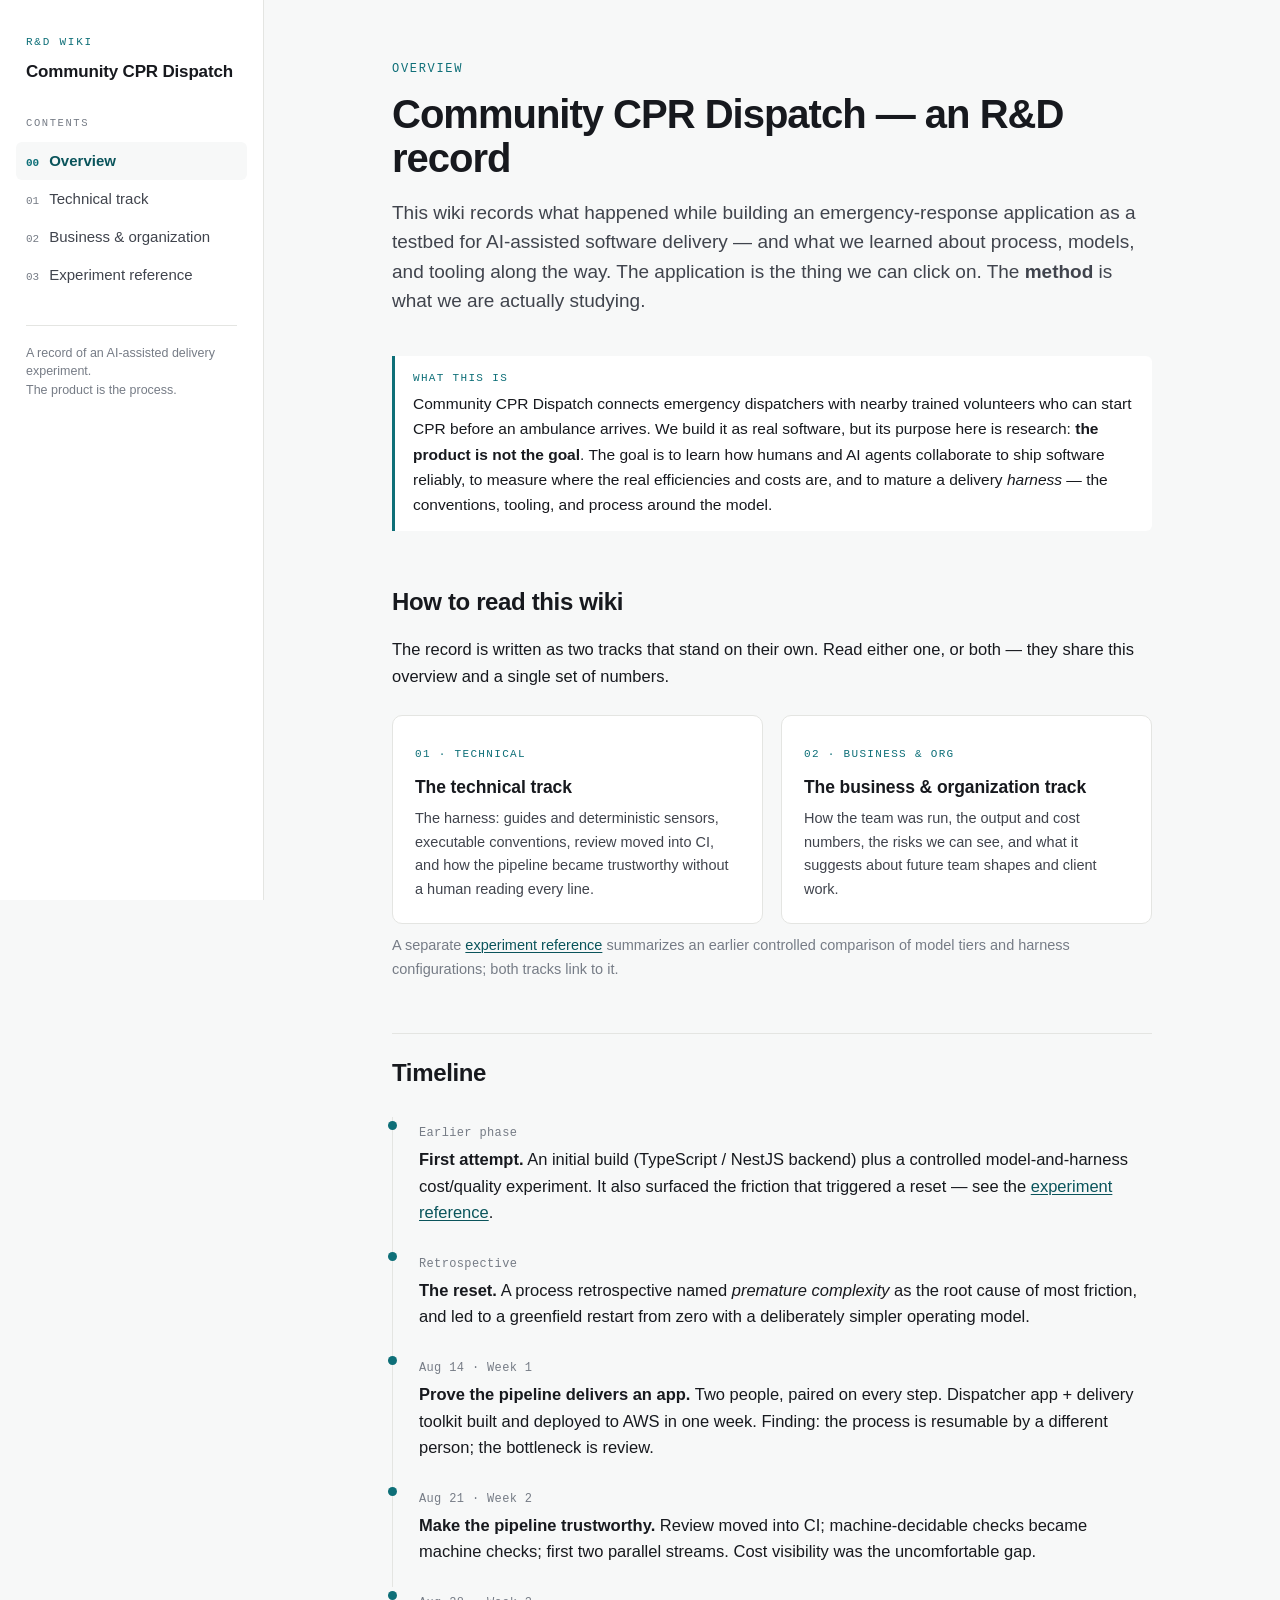
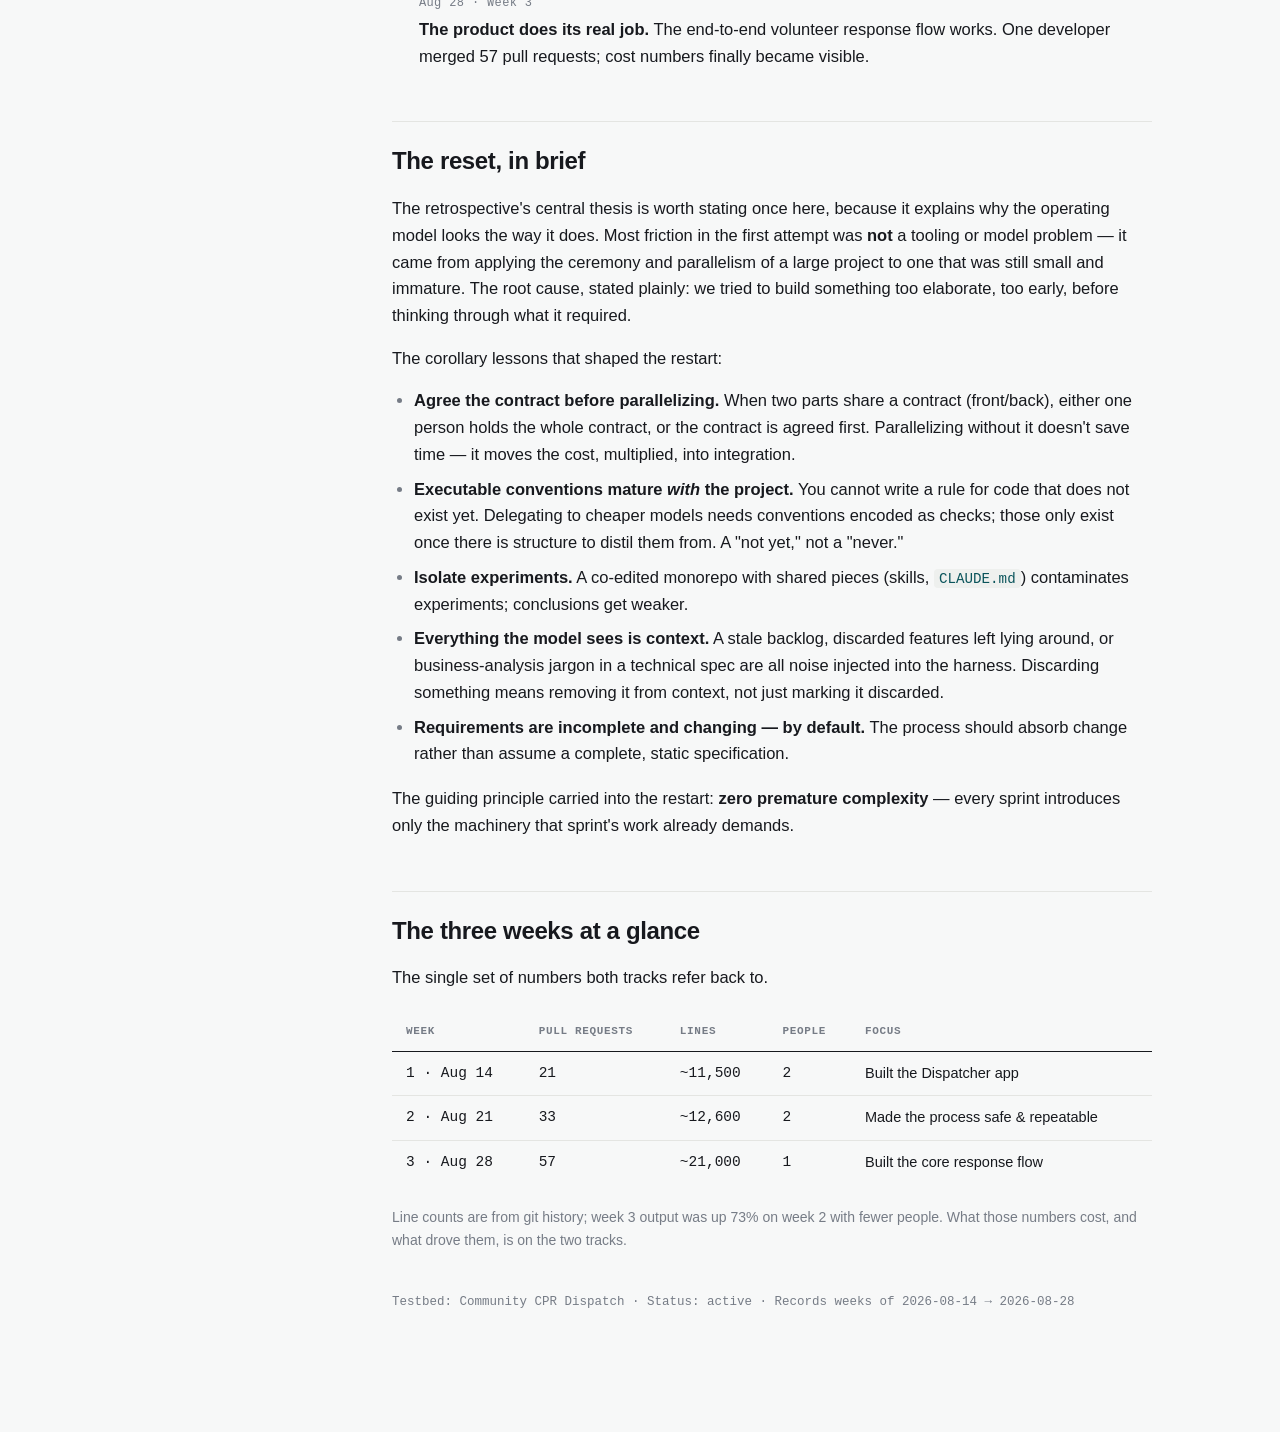
==== index.html @ be6d30e2 "Community CPR Dispatch R&D wiki: overview + technical, business, and experiment pages" ====
<!DOCTYPE html>
<html lang="en">
<head>
<meta charset="utf-8">
<meta name="viewport" content="width=device-width, initial-scale=1">
<title>Overview · CPR Dispatch R&amp;D Wiki</title>
<link rel="stylesheet" href="assets/style.css">
</head>
<body>
<div class="shell">
  <aside class="sidebar" id="sidebar">
    <a class="brand" href="index.html">
      <span class="kicker">R&amp;D Wiki</span>
      <span class="name">Community CPR Dispatch</span>
    </a>
    <button class="menu-btn" id="menuBtn" aria-label="Toggle navigation">Menu</button>
    <div class="nav-label">Contents</div>
    <nav class="nav">
      <a class="active" href="index.html"><span class="idx">00</span><span>Overview</span></a>
      <a class="" href="technical.html"><span class="idx">01</span><span>Technical track</span></a>
      <a class="" href="business.html"><span class="idx">02</span><span>Business & organization</span></a>
      <a class="" href="experiment.html"><span class="idx">03</span><span>Experiment reference</span></a>
    </nav>
    <div class="sidebar-foot">
      A record of an AI-assisted delivery experiment.<br>
      The product is the process.
    </div>
  </aside>
  <main class="content">
    <div class="content-inner">

<p class="eyebrow">Overview</p>
<h1>Community CPR Dispatch — an R&amp;D record</h1>
<p class="lede">This wiki records what happened while building an emergency-response
application as a testbed for AI-assisted software delivery — and what we learned
about process, models, and tooling along the way. The application is the thing we
can click on. The <strong>method</strong> is what we are actually studying.</p>

<div class="note">
  <span class="note-label">What this is</span>
  <p>Community CPR Dispatch connects emergency dispatchers with nearby trained
  volunteers who can start CPR before an ambulance arrives. We build it as real
  software, but its purpose here is research: <strong>the product is not the
  goal</strong>. The goal is to learn how humans and AI agents collaborate to ship
  software reliably, to measure where the real efficiencies and costs are, and to
  mature a delivery <em>harness</em> — the conventions, tooling, and process around
  the model.</p>
</div>

<h2>How to read this wiki</h2>
<p>The record is written as two tracks that stand on their own. Read either one, or
both — they share this overview and a single set of numbers.</p>

<div class="tracks">
  <a class="track-card" href="technical.html">
    <span class="tc-idx">01 · Technical</span>
    <h3>The technical track</h3>
    <p>The harness: guides and deterministic sensors, executable conventions,
    review moved into CI, and how the pipeline became trustworthy without a human
    reading every line.</p>
  </a>
  <a class="track-card" href="business.html">
    <span class="tc-idx">02 · Business &amp; org</span>
    <h3>The business &amp; organization track</h3>
    <p>How the team was run, the output and cost numbers, the risks we can see, and
    what it suggests about future team shapes and client work.</p>
  </a>
</div>
<p style="font-size:14.5px;color:var(--muted)">A separate
<a href="experiment.html">experiment reference</a> summarizes an earlier controlled
comparison of model tiers and harness configurations; both tracks link to it.</p>

<h2>Timeline</h2>
<ul class="timeline">
  <li>
    <span class="t-date">Earlier phase</span>
    <div class="t-body"><strong>First attempt.</strong> An initial build (TypeScript /
    NestJS backend) plus a controlled model-and-harness cost/quality experiment. It
    also surfaced the friction that triggered a reset — see the
    <a href="experiment.html">experiment reference</a>.</div>
  </li>
  <li>
    <span class="t-date">Retrospective</span>
    <div class="t-body"><strong>The reset.</strong> A process retrospective named
    <em>premature complexity</em> as the root cause of most friction, and led to a
    greenfield restart from zero with a deliberately simpler operating model.</div>
  </li>
  <li>
    <span class="t-date">Aug 14 · Week 1</span>
    <div class="t-body"><strong>Prove the pipeline delivers an app.</strong> Two people,
    paired on every step. Dispatcher app + delivery toolkit built and deployed to AWS
    in one week. Finding: the process is resumable by a different person; the
    bottleneck is review.</div>
  </li>
  <li>
    <span class="t-date">Aug 21 · Week 2</span>
    <div class="t-body"><strong>Make the pipeline trustworthy.</strong> Review moved
    into CI; machine-decidable checks became machine checks; first two parallel
    streams. Cost visibility was the uncomfortable gap.</div>
  </li>
  <li>
    <span class="t-date">Aug 28 · Week 3</span>
    <div class="t-body"><strong>The product does its real job.</strong> The end-to-end
    volunteer response flow works. One developer merged 57 pull requests; cost numbers
    finally became visible.</div>
  </li>
</ul>

<h2>The reset, in brief</h2>
<p>The retrospective's central thesis is worth stating once here, because it explains
why the operating model looks the way it does. Most friction in the first attempt was
<strong>not</strong> a tooling or model problem — it came from applying the ceremony
and parallelism of a large project to one that was still small and immature. The root
cause, stated plainly: we tried to build something too elaborate, too early, before
thinking through what it required.</p>
<p>The corollary lessons that shaped the restart:</p>
<ul>
  <li><strong>Agree the contract before parallelizing.</strong> When two parts share a
  contract (front/back), either one person holds the whole contract, or the contract is
  agreed first. Parallelizing without it doesn't save time — it moves the cost,
  multiplied, into integration.</li>
  <li><strong>Executable conventions mature <em>with</em> the project.</strong> You
  cannot write a rule for code that does not exist yet. Delegating to cheaper models
  needs conventions encoded as checks; those only exist once there is structure to
  distil them from. A "not yet," not a "never."</li>
  <li><strong>Isolate experiments.</strong> A co-edited monorepo with shared pieces
  (skills, <code>CLAUDE.md</code>) contaminates experiments; conclusions get weaker.</li>
  <li><strong>Everything the model sees is context.</strong> A stale backlog, discarded
  features left lying around, or business-analysis jargon in a technical spec are all
  noise injected into the harness. Discarding something means removing it from context,
  not just marking it discarded.</li>
  <li><strong>Requirements are incomplete and changing — by default.</strong> The
  process should absorb change rather than assume a complete, static specification.</li>
</ul>
<p>The guiding principle carried into the restart: <strong>zero premature
complexity</strong> — every sprint introduces only the machinery that sprint's work
already demands.</p>

<h2>The three weeks at a glance</h2>
<p>The single set of numbers both tracks refer back to.</p>
<div class="tbl-wrap">
<table>
  <thead><tr><th>Week</th><th>Pull requests</th><th>Lines</th><th>People</th><th>Focus</th></tr></thead>
  <tbody>
    <tr><td class="num">1 · Aug 14</td><td class="num">21</td><td class="num">~11,500</td><td class="num">2</td><td>Built the Dispatcher app</td></tr>
    <tr><td class="num">2 · Aug 21</td><td class="num">33</td><td class="num">~12,600</td><td class="num">2</td><td>Made the process safe &amp; repeatable</td></tr>
    <tr><td class="num">3 · Aug 28</td><td class="num">57</td><td class="num">~21,000</td><td class="num">1</td><td>Built the core response flow</td></tr>
  </tbody>
</table>
</div>
<p style="font-size:14px;color:var(--muted)">Line counts are from git history;
week&nbsp;3 output was up 73% on week&nbsp;2 with fewer people. What those numbers cost,
and what drove them, is on the two tracks.</p>

<div class="meta-foot">Testbed: Community CPR Dispatch · Status: active · Records weeks of 2026-08-14 → 2026-08-28</div>

    </div>
  </main>
</div>
<script>
  var b=document.getElementById('menuBtn'),s=document.getElementById('sidebar');
  if(b){b.addEventListener('click',function(){s.classList.toggle('open');});}
</script>
</body>
</html>
---- assets/style.css ----
/* ============================================================
   Community CPR Dispatch — R&D Wiki
   Aesthetic: engineering log / instrument panel.
   Cool neutrals, teal signal accent, PASS/FAIL data chips,
   mono labels drawn from the project's own verify readouts.
   ============================================================ */

:root {
  --ink:        #17191e;
  --ink-soft:   #40444d;
  --muted:      #767c86;
  --line:       #e4e5e2;
  --line-soft:  #eef0ee;
  --paper:      #f7f8f8;
  --card:       #ffffff;
  --accent:     #0e6f78;
  --accent-ink: #0a545b;
  --pass:       #1f8a4c;
  --pass-bg:    #eaf6ee;
  --fail:       #c0362c;
  --fail-bg:    #fbecea;
  --warn:       #9a6b00;
  --warn-bg:    #fbf1d9;

  --sans: -apple-system, BlinkMacSystemFont, "Segoe UI", Roboto, Helvetica, Arial, sans-serif;
  --mono: ui-monospace, "SF Mono", "JetBrains Mono", "Roboto Mono", Menlo, Consolas, monospace;

  --sidebar-w: 264px;
  --measure: 760px;
}

* { box-sizing: border-box; }

html { -webkit-text-size-adjust: 100%; scroll-behavior: smooth; }

body {
  margin: 0;
  background: var(--paper);
  color: var(--ink);
  font-family: var(--sans);
  font-size: 16.5px;
  line-height: 1.62;
  -webkit-font-smoothing: antialiased;
}

/* ---------- Layout shell ---------- */

.shell { display: flex; align-items: flex-start; }

.sidebar {
  width: var(--sidebar-w);
  flex: 0 0 var(--sidebar-w);
  position: sticky;
  top: 0;
  height: 100vh;
  padding: 34px 26px;
  border-right: 1px solid var(--line);
  background: var(--card);
  overflow-y: auto;
}

.content {
  flex: 1 1 auto;
  min-width: 0;
  padding: 60px 48px 120px;
}

.content-inner { max-width: var(--measure); margin: 0 auto; }

/* ---------- Sidebar ---------- */

.brand {
  display: block;
  text-decoration: none;
  color: var(--ink);
  margin-bottom: 30px;
}
.brand .kicker {
  font-family: var(--mono);
  font-size: 11px;
  letter-spacing: 0.16em;
  text-transform: uppercase;
  color: var(--accent);
  display: block;
  margin-bottom: 6px;
}
.brand .name {
  font-weight: 700;
  font-size: 17px;
  letter-spacing: -0.01em;
  line-height: 1.25;
}

.nav-label {
  font-family: var(--mono);
  font-size: 10.5px;
  letter-spacing: 0.15em;
  text-transform: uppercase;
  color: var(--muted);
  margin: 24px 0 10px;
}

.nav a {
  display: flex;
  align-items: baseline;
  gap: 10px;
  text-decoration: none;
  color: var(--ink-soft);
  padding: 7px 10px;
  margin: 0 -10px;
  border-radius: 6px;
  font-size: 15px;
  transition: background .12s ease, color .12s ease;
}
.nav a:hover { background: var(--line-soft); color: var(--ink); }
.nav a.active { background: var(--paper); color: var(--accent-ink); font-weight: 600; }
.nav a .idx {
  font-family: var(--mono);
  font-size: 11px;
  color: var(--muted);
  flex: 0 0 auto;
}
.nav a.active .idx { color: var(--accent); }

.sidebar-foot {
  margin-top: 30px;
  padding-top: 18px;
  border-top: 1px solid var(--line);
  font-size: 12.5px;
  color: var(--muted);
  line-height: 1.5;
}

/* ---------- Typography ---------- */

.eyebrow {
  font-family: var(--mono);
  font-size: 12px;
  letter-spacing: 0.14em;
  text-transform: uppercase;
  color: var(--accent);
  margin: 0 0 14px;
}

h1 {
  font-size: 40px;
  line-height: 1.08;
  letter-spacing: -0.025em;
  font-weight: 750;
  margin: 0 0 18px;
}

.lede {
  font-size: 19px;
  line-height: 1.55;
  color: var(--ink-soft);
  margin: 0 0 40px;
}

h2 {
  font-size: 24px;
  letter-spacing: -0.015em;
  font-weight: 700;
  margin: 52px 0 14px;
  padding-top: 20px;
  border-top: 1px solid var(--line);
}
h2:first-of-type { border-top: none; padding-top: 0; }

h3 {
  font-size: 17.5px;
  font-weight: 680;
  letter-spacing: -0.005em;
  margin: 30px 0 8px;
}

p { margin: 0 0 16px; }

a { color: var(--accent-ink); text-decoration: underline; text-underline-offset: 2px; text-decoration-thickness: 1px; }
a:hover { color: var(--accent); }

strong { font-weight: 660; }

ul, ol { margin: 0 0 18px; padding-left: 22px; }
li { margin: 0 0 8px; }
li::marker { color: var(--muted); }

code {
  font-family: var(--mono);
  font-size: 0.86em;
  background: var(--line-soft);
  padding: 1.5px 5px;
  border-radius: 4px;
  color: var(--accent-ink);
}

hr { border: none; border-top: 1px solid var(--line); margin: 40px 0; }

/* ---------- Signature: readout panels ---------- */

.readout {
  background: #14161b;
  color: #d7dae0;
  border-radius: 8px;
  padding: 18px 20px;
  font-family: var(--mono);
  font-size: 13px;
  line-height: 1.7;
  margin: 22px 0;
  overflow-x: auto;
}
.readout .r-head { color: #8a919c; margin-bottom: 6px; }
.readout .pass { color: #62d08a; }
.readout .fail { color: #ff8a7a; }
.readout .dim  { color: #8a919c; }

/* PASS / FAIL inline chips */
.chip {
  display: inline-block;
  font-family: var(--mono);
  font-size: 11px;
  letter-spacing: 0.06em;
  text-transform: uppercase;
  padding: 2px 8px;
  border-radius: 100px;
  vertical-align: middle;
}
.chip.pass { background: var(--pass-bg); color: var(--pass); }
.chip.fail { background: var(--fail-bg); color: var(--fail); }
.chip.warn { background: var(--warn-bg); color: var(--warn); }

/* ---------- Callout ---------- */

.note {
  border-left: 3px solid var(--accent);
  background: var(--card);
  padding: 14px 18px;
  border-radius: 0 6px 6px 0;
  margin: 22px 0;
  font-size: 15.5px;
}
.note .note-label {
  font-family: var(--mono);
  font-size: 11px;
  letter-spacing: 0.12em;
  text-transform: uppercase;
  color: var(--accent);
  display: block;
  margin-bottom: 4px;
}
.note p:last-child { margin-bottom: 0; }

.finding {
  border-left: 3px solid var(--pass);
}
.finding .note-label { color: var(--pass); }

/* ---------- Tables ---------- */

.tbl-wrap { overflow-x: auto; margin: 22px 0; }
table {
  width: 100%;
  border-collapse: collapse;
  font-size: 14.5px;
}
th, td {
  text-align: left;
  padding: 10px 14px;
  border-bottom: 1px solid var(--line);
  vertical-align: top;
}
thead th {
  font-family: var(--mono);
  font-size: 11px;
  letter-spacing: 0.06em;
  text-transform: uppercase;
  color: var(--muted);
  border-bottom: 1.5px solid var(--ink);
  font-weight: 600;
}
tbody tr:last-child td { border-bottom: none; }
td.num { font-family: var(--mono); white-space: nowrap; }

/* ---------- Stat strip ---------- */

.stats {
  display: grid;
  grid-template-columns: repeat(3, 1fr);
  gap: 1px;
  background: var(--line);
  border: 1px solid var(--line);
  border-radius: 8px;
  overflow: hidden;
  margin: 26px 0;
}
.stat { background: var(--card); padding: 18px 20px; }
.stat .v {
  font-size: 26px;
  font-weight: 720;
  letter-spacing: -0.02em;
  font-family: var(--mono);
}
.stat .l {
  font-size: 12.5px;
  color: var(--muted);
  margin-top: 3px;
}

/* ---------- Track cards (overview) ---------- */

.tracks { display: grid; grid-template-columns: 1fr 1fr; gap: 18px; margin: 26px 0 10px; }
.track-card {
  display: block;
  text-decoration: none;
  color: var(--ink);
  border: 1px solid var(--line);
  border-radius: 10px;
  padding: 22px;
  background: var(--card);
  transition: border-color .14s ease, transform .14s ease;
}
.track-card:hover { border-color: var(--accent); transform: translateY(-2px); }
.track-card .tc-idx {
  font-family: var(--mono);
  font-size: 11px;
  letter-spacing: 0.12em;
  text-transform: uppercase;
  color: var(--accent);
}
.track-card h3 { margin: 8px 0 6px; }
.track-card p { color: var(--ink-soft); font-size: 14.5px; margin: 0; }

/* ---------- Timeline ---------- */

.timeline { margin: 24px 0; padding: 0; list-style: none; }
.timeline li {
  position: relative;
  padding: 0 0 22px 26px;
  border-left: 1.5px solid var(--line);
  margin: 0;
}
.timeline li:last-child { border-left-color: transparent; padding-bottom: 0; }
.timeline li::before {
  content: "";
  position: absolute;
  left: -5.5px; top: 4px;
  width: 9px; height: 9px;
  border-radius: 100px;
  background: var(--accent);
}
.timeline .t-date {
  font-family: var(--mono);
  font-size: 12px;
  color: var(--muted);
  letter-spacing: 0.03em;
}
.timeline .t-body { margin-top: 2px; }

/* ---------- Footer nav ---------- */

.pager {
  display: flex;
  justify-content: space-between;
  gap: 16px;
  margin-top: 64px;
  padding-top: 22px;
  border-top: 1px solid var(--line);
  font-size: 14.5px;
}
.pager a { text-decoration: none; }
.pager .p-dir {
  font-family: var(--mono);
  font-size: 11px;
  letter-spacing: 0.1em;
  text-transform: uppercase;
  color: var(--muted);
  display: block;
}

.meta-foot {
  margin-top: 40px;
  font-size: 12.5px;
  color: var(--muted);
  font-family: var(--mono);
}

/* ---------- Mobile ---------- */

.menu-btn { display: none; }

@media (max-width: 820px) {
  .shell { flex-direction: column; }
  .sidebar {
    position: static;
    width: 100%;
    flex-basis: auto;
    height: auto;
    border-right: none;
    border-bottom: 1px solid var(--line);
    padding: 20px 22px;
  }
  .sidebar .nav, .sidebar .nav-label, .sidebar .sidebar-foot { display: none; }
  .sidebar.open .nav, .sidebar.open .nav-label, .sidebar.open .sidebar-foot { display: block; }
  .brand { margin-bottom: 0; }
  .menu-btn {
    display: block;
    position: absolute;
    top: 20px; right: 22px;
    font-family: var(--mono);
    font-size: 12px;
    letter-spacing: 0.08em;
    text-transform: uppercase;
    background: none;
    border: 1px solid var(--line);
    border-radius: 6px;
    padding: 6px 12px;
    color: var(--ink-soft);
    cursor: pointer;
  }
  .sidebar { position: relative; }
  .content { padding: 36px 22px 90px; }
  h1 { font-size: 31px; }
  .tracks { grid-template-columns: 1fr; }
  .stats { grid-template-columns: 1fr; }
}

@media (prefers-reduced-motion: reduce) {
  * { scroll-behavior: auto; transition: none !important; }
}

/* Focus visibility */
a:focus-visible, button:focus-visible, .track-card:focus-visible {
  outline: 2px solid var(--accent);
  outline-offset: 2px;
  border-radius: 4px;
}
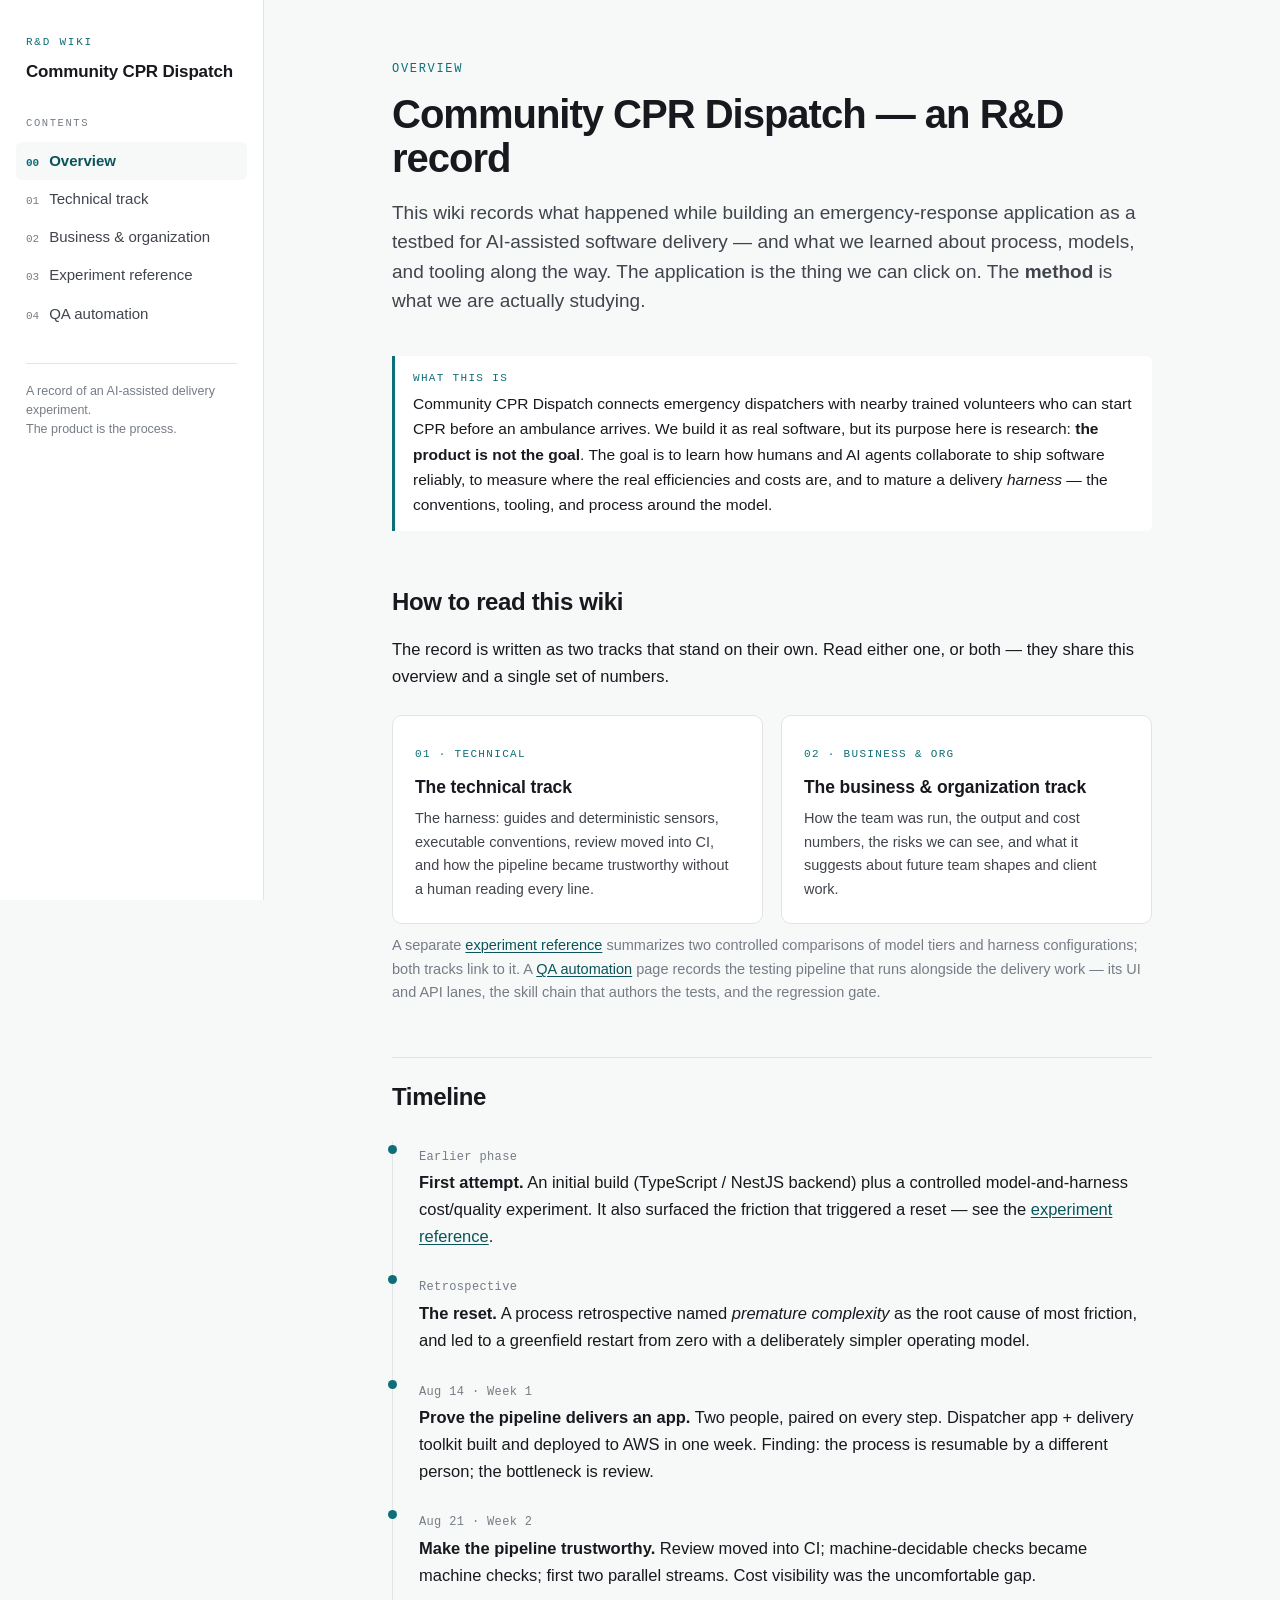
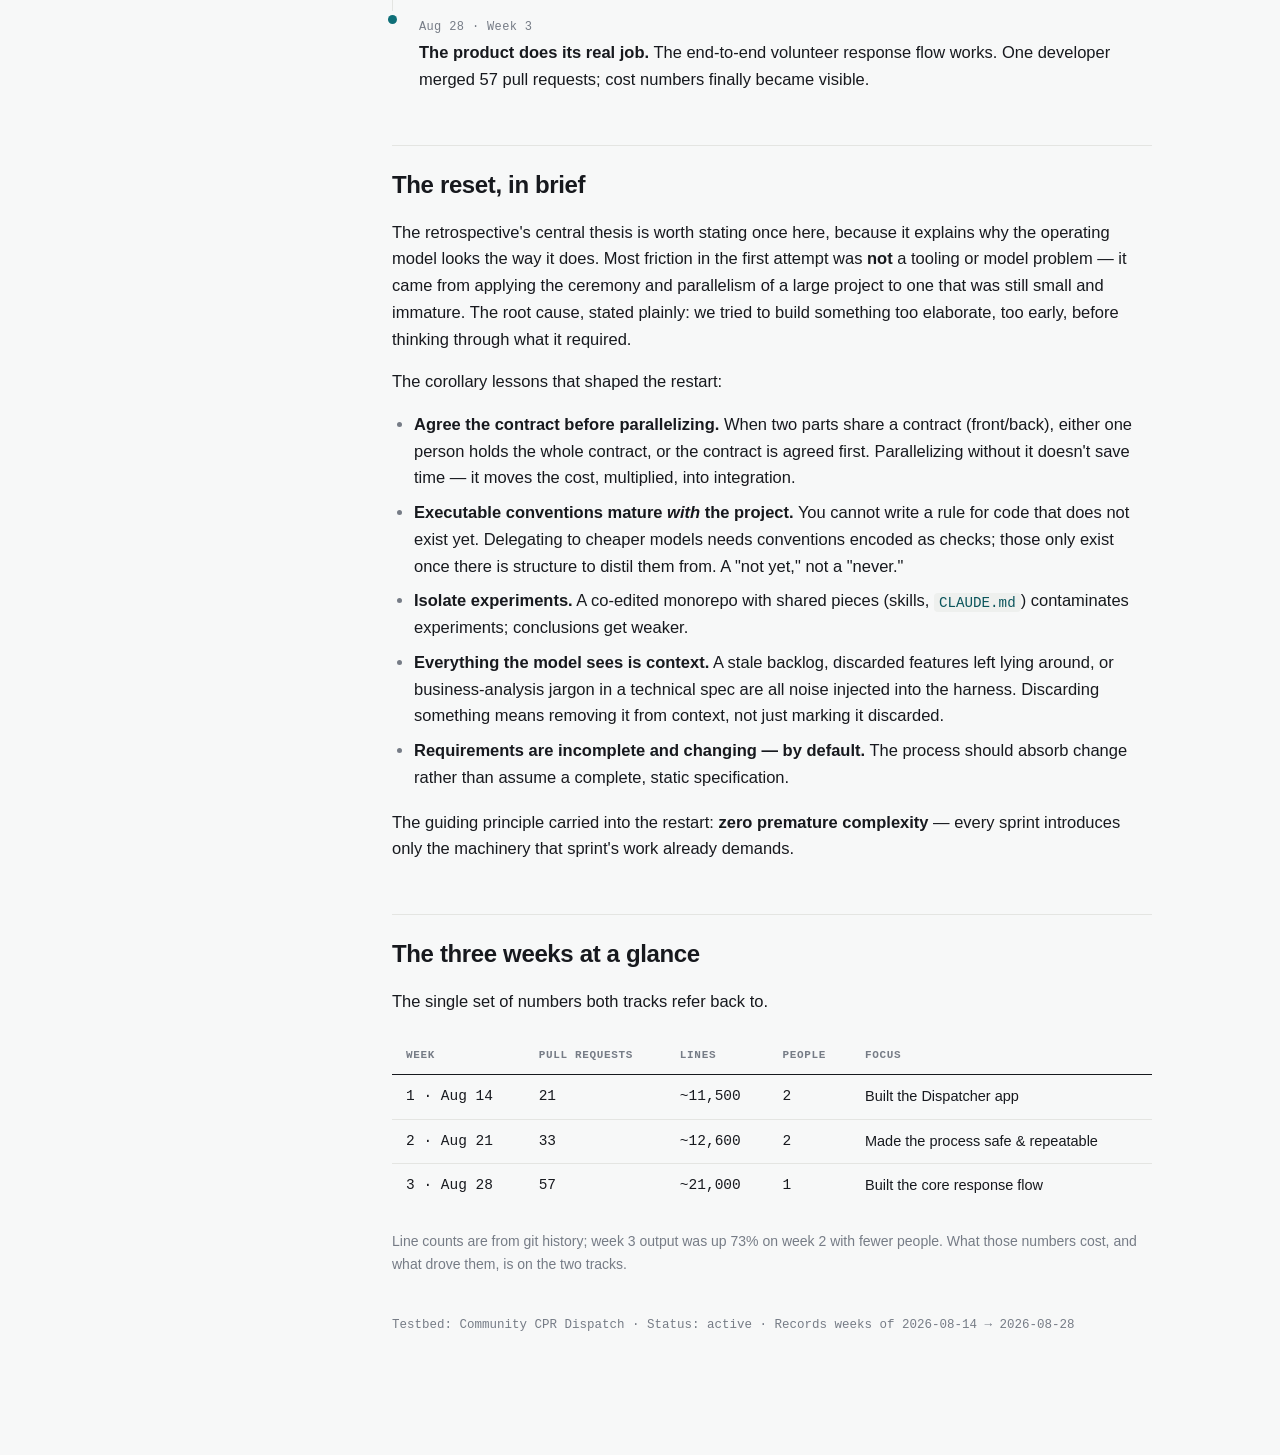
==== commit 8decea78: "Add QA automation track: lanes, skill chain, run-2 model experiment" ====
--- a/index.html
+++ b/index.html
@@ -20,6 +20,7 @@
       <a class="" href="technical.html"><span class="idx">01</span><span>Technical track</span></a>
       <a class="" href="business.html"><span class="idx">02</span><span>Business & organization</span></a>
       <a class="" href="experiment.html"><span class="idx">03</span><span>Experiment reference</span></a>
+      <a class="" href="qa.html"><span class="idx">04</span><span>QA automation</span></a>
     </nav>
     <div class="sidebar-foot">
       A record of an AI-assisted delivery experiment.<br>
@@ -67,8 +68,11 @@
   </a>
 </div>
 <p style="font-size:14.5px;color:var(--muted)">A separate
-<a href="experiment.html">experiment reference</a> summarizes an earlier controlled
-comparison of model tiers and harness configurations; both tracks link to it.</p>
+<a href="experiment.html">experiment reference</a> summarizes two controlled
+comparisons of model tiers and harness configurations; both tracks link to it. A
+<a href="qa.html">QA automation</a> page records the testing pipeline that runs alongside the
+delivery work — its UI and API lanes, the skill chain that authors the tests, and the
+regression gate.</p>
 
 <h2>Timeline</h2>
 <ul class="timeline">
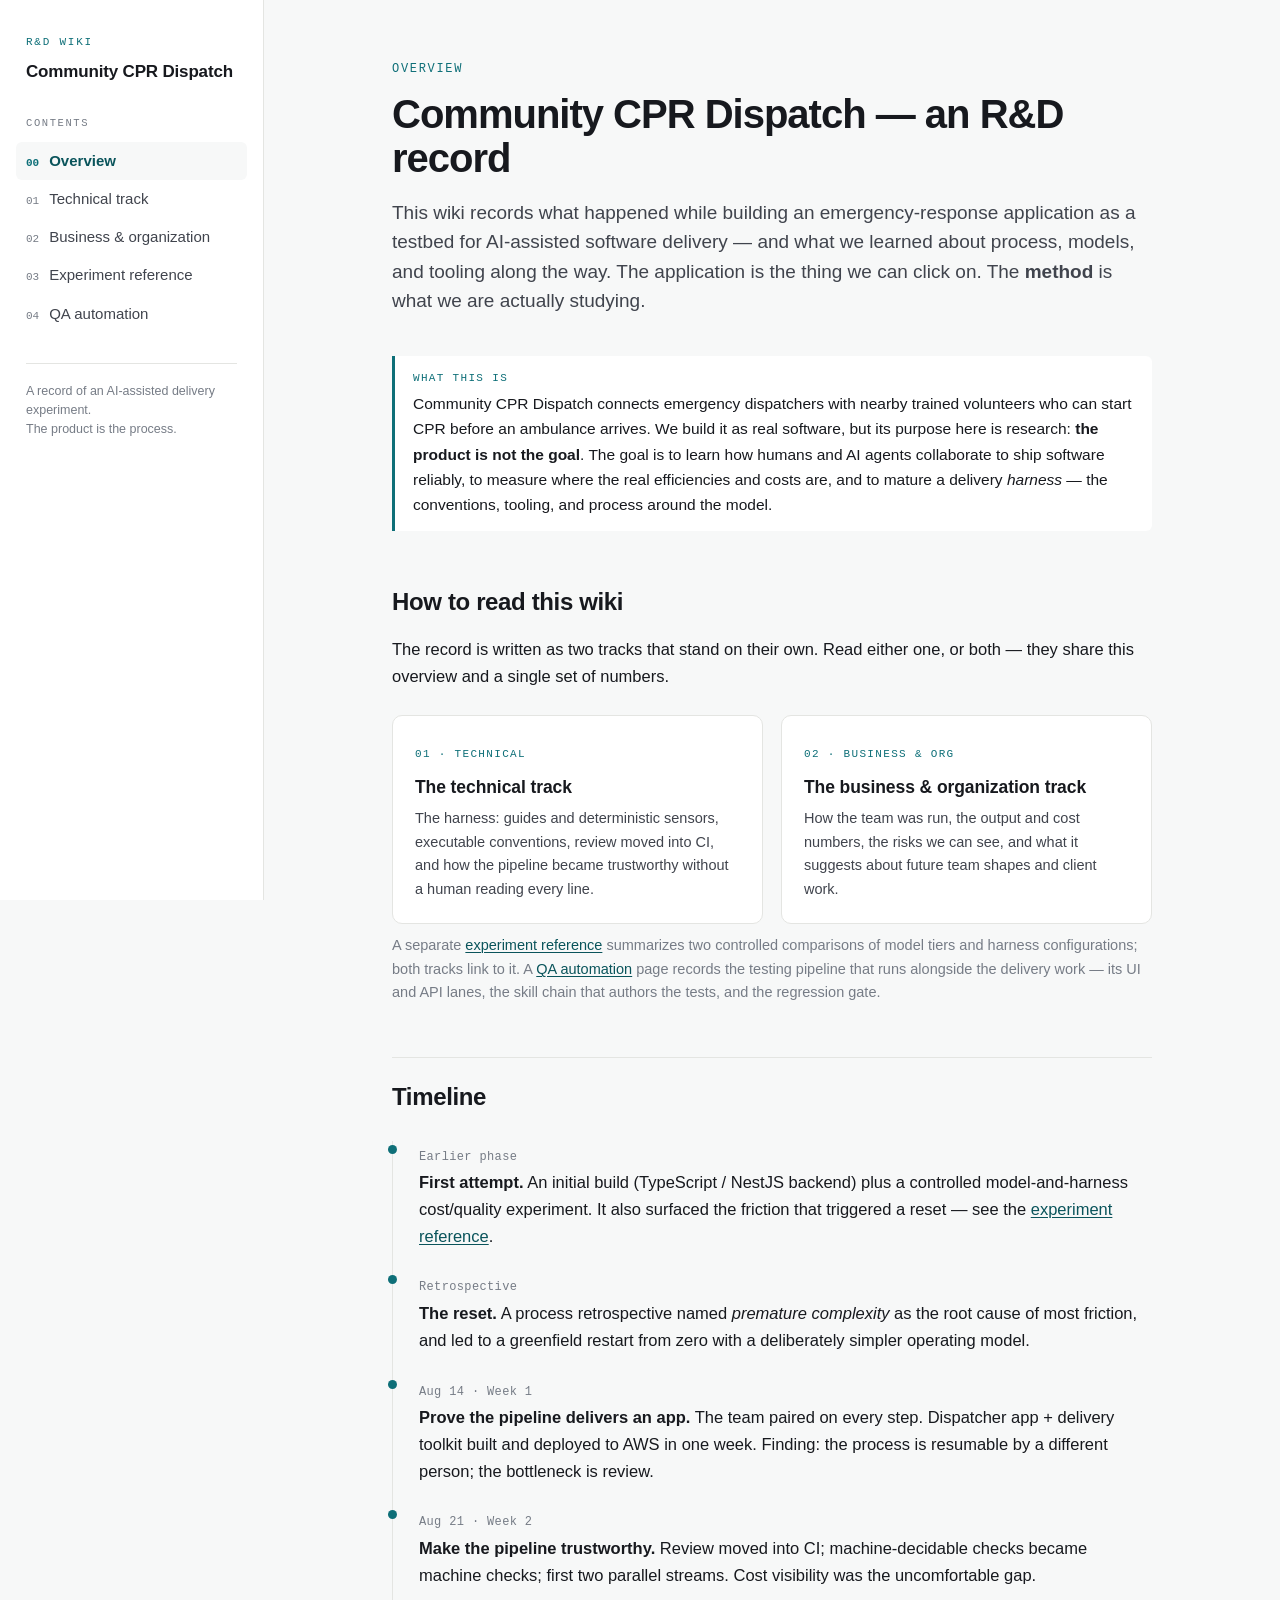
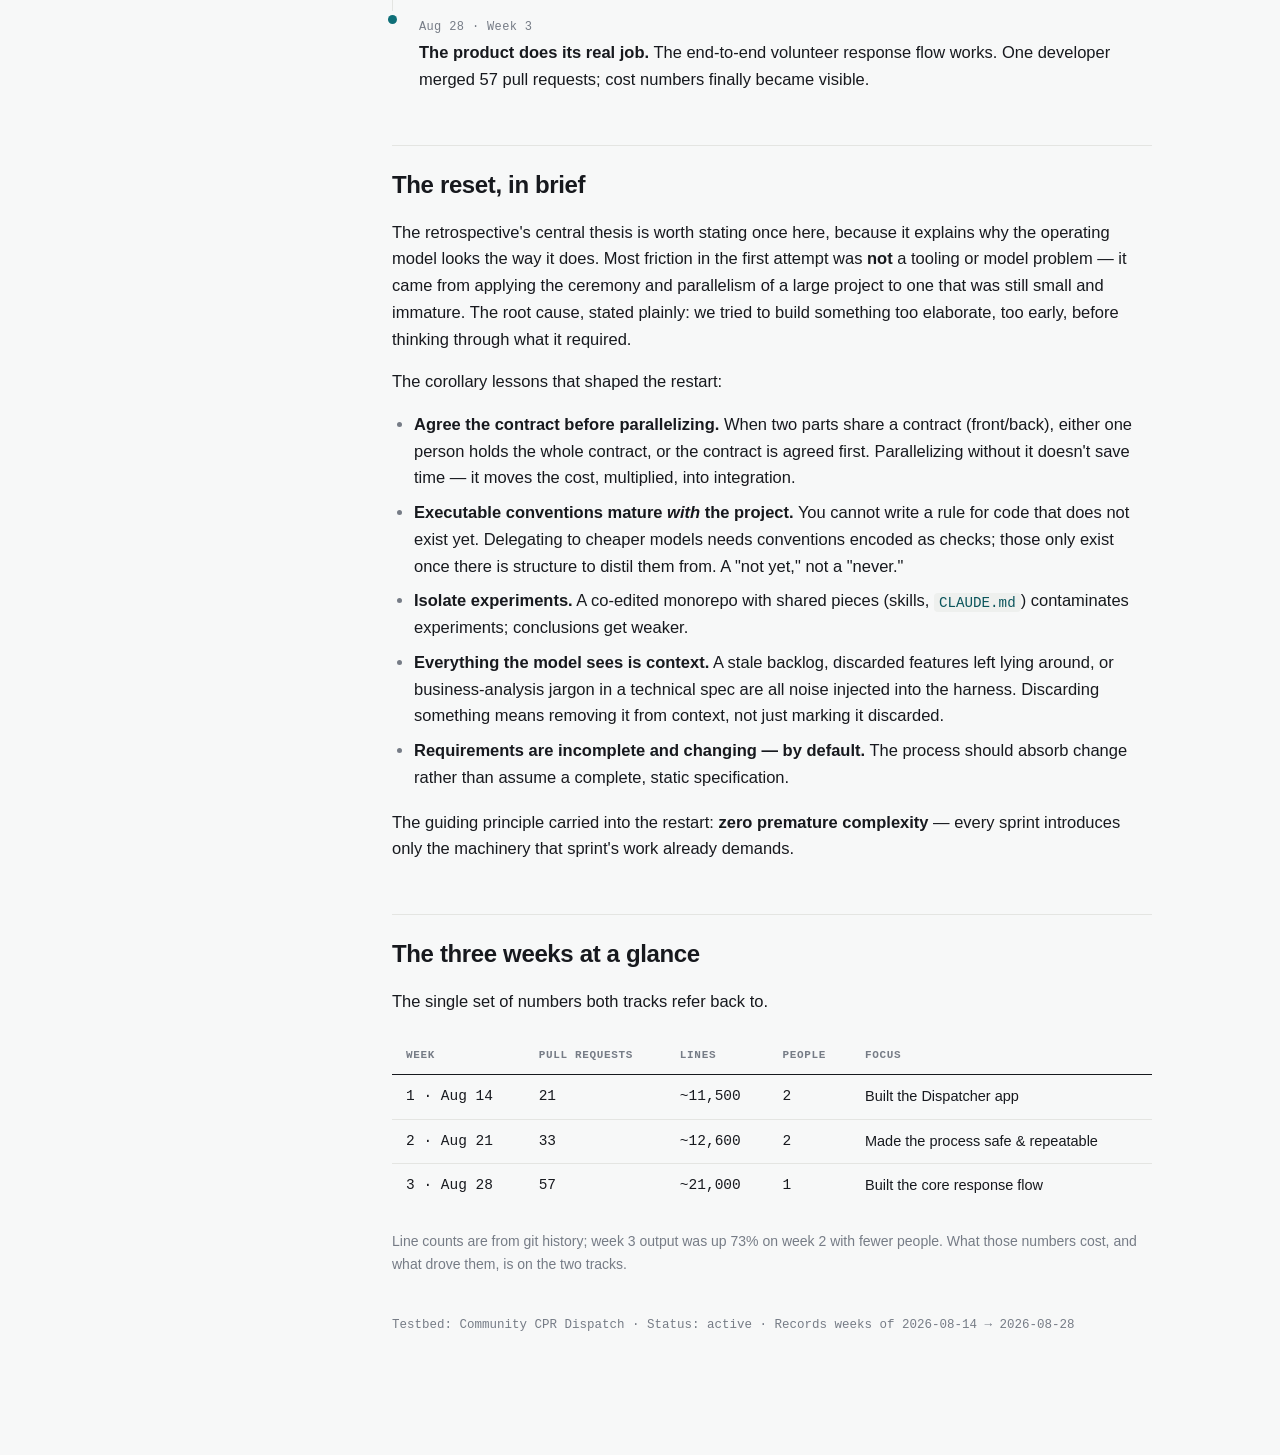
==== commit 9cf74d38: "Reframe operating model around the team; clarify one-machine token figures" ====
--- a/index.html
+++ b/index.html
@@ -91,7 +91,7 @@
   </li>
   <li>
     <span class="t-date">Aug 14 · Week 1</span>
-    <div class="t-body"><strong>Prove the pipeline delivers an app.</strong> Two people,
+    <div class="t-body"><strong>Prove the pipeline delivers an app.</strong> The team
     paired on every step. Dispatcher app + delivery toolkit built and deployed to AWS
     in one week. Finding: the process is resumable by a different person; the
     bottleneck is review.</div>
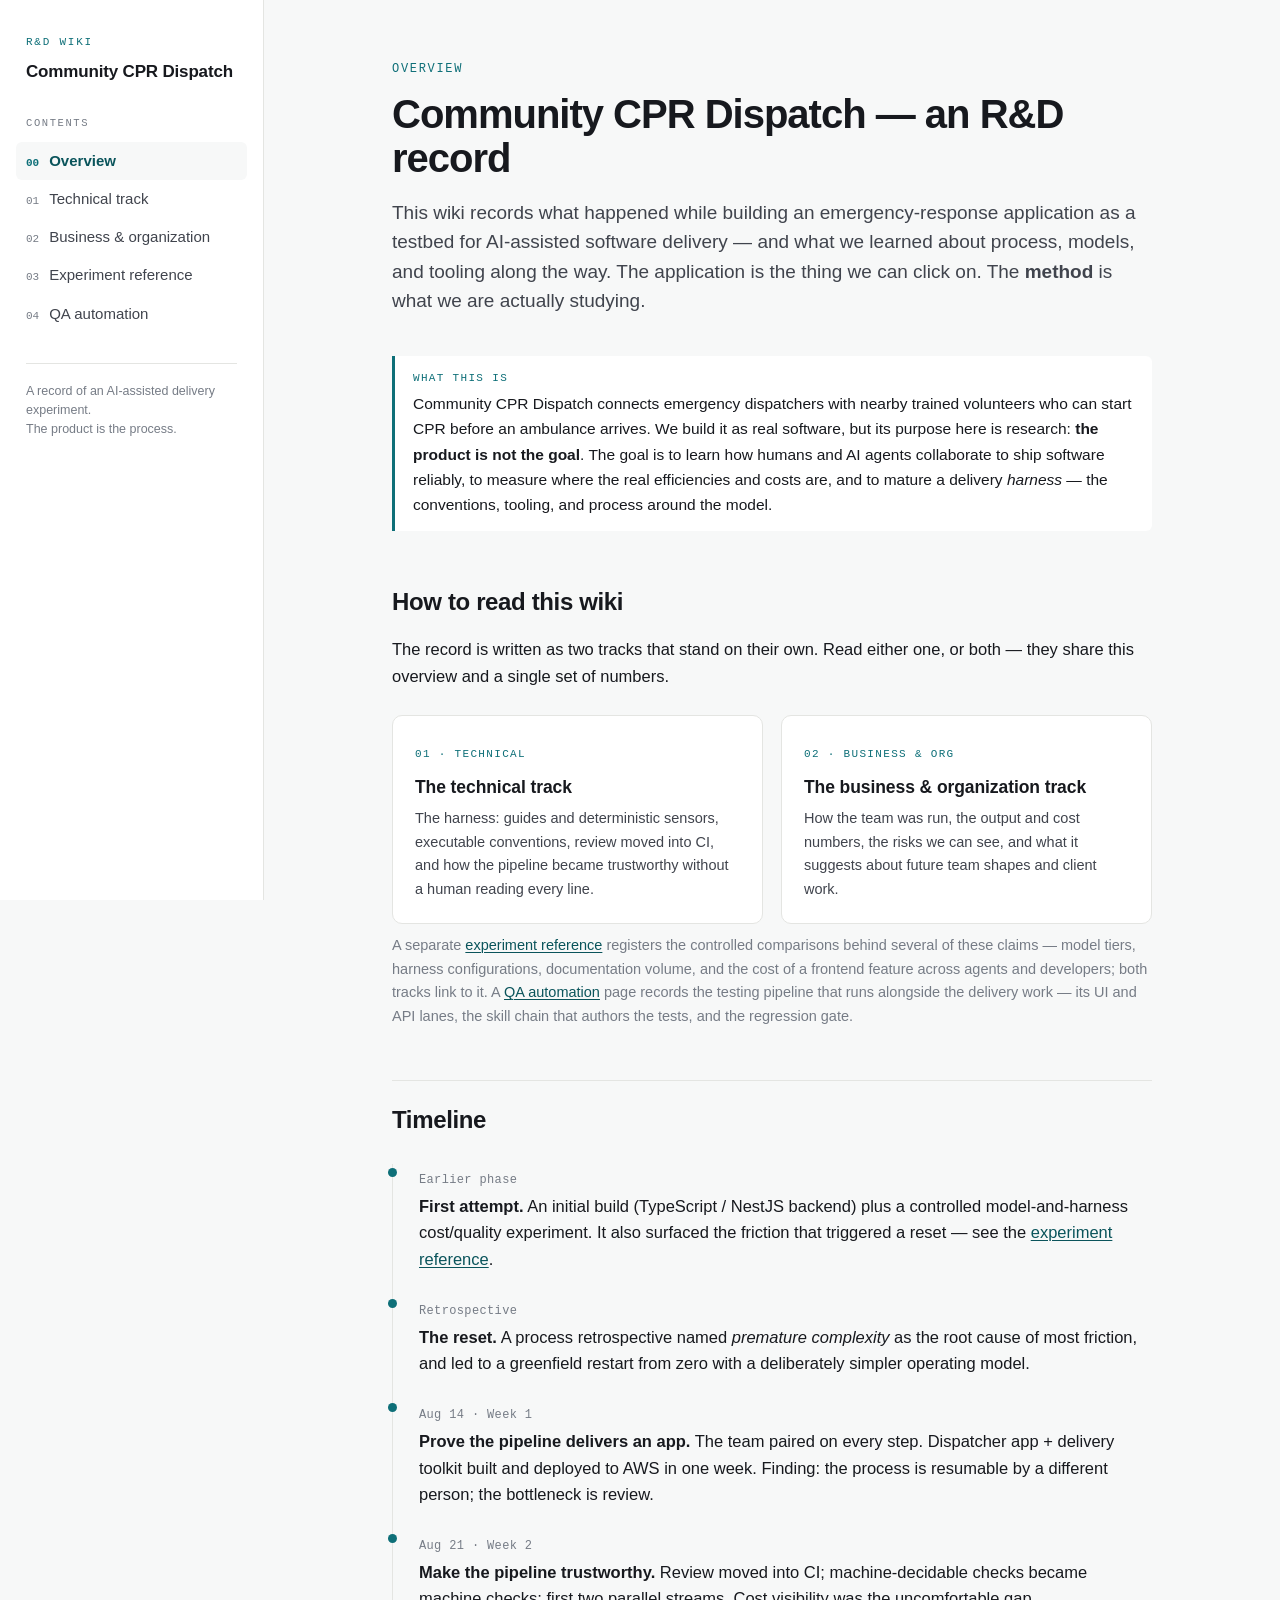
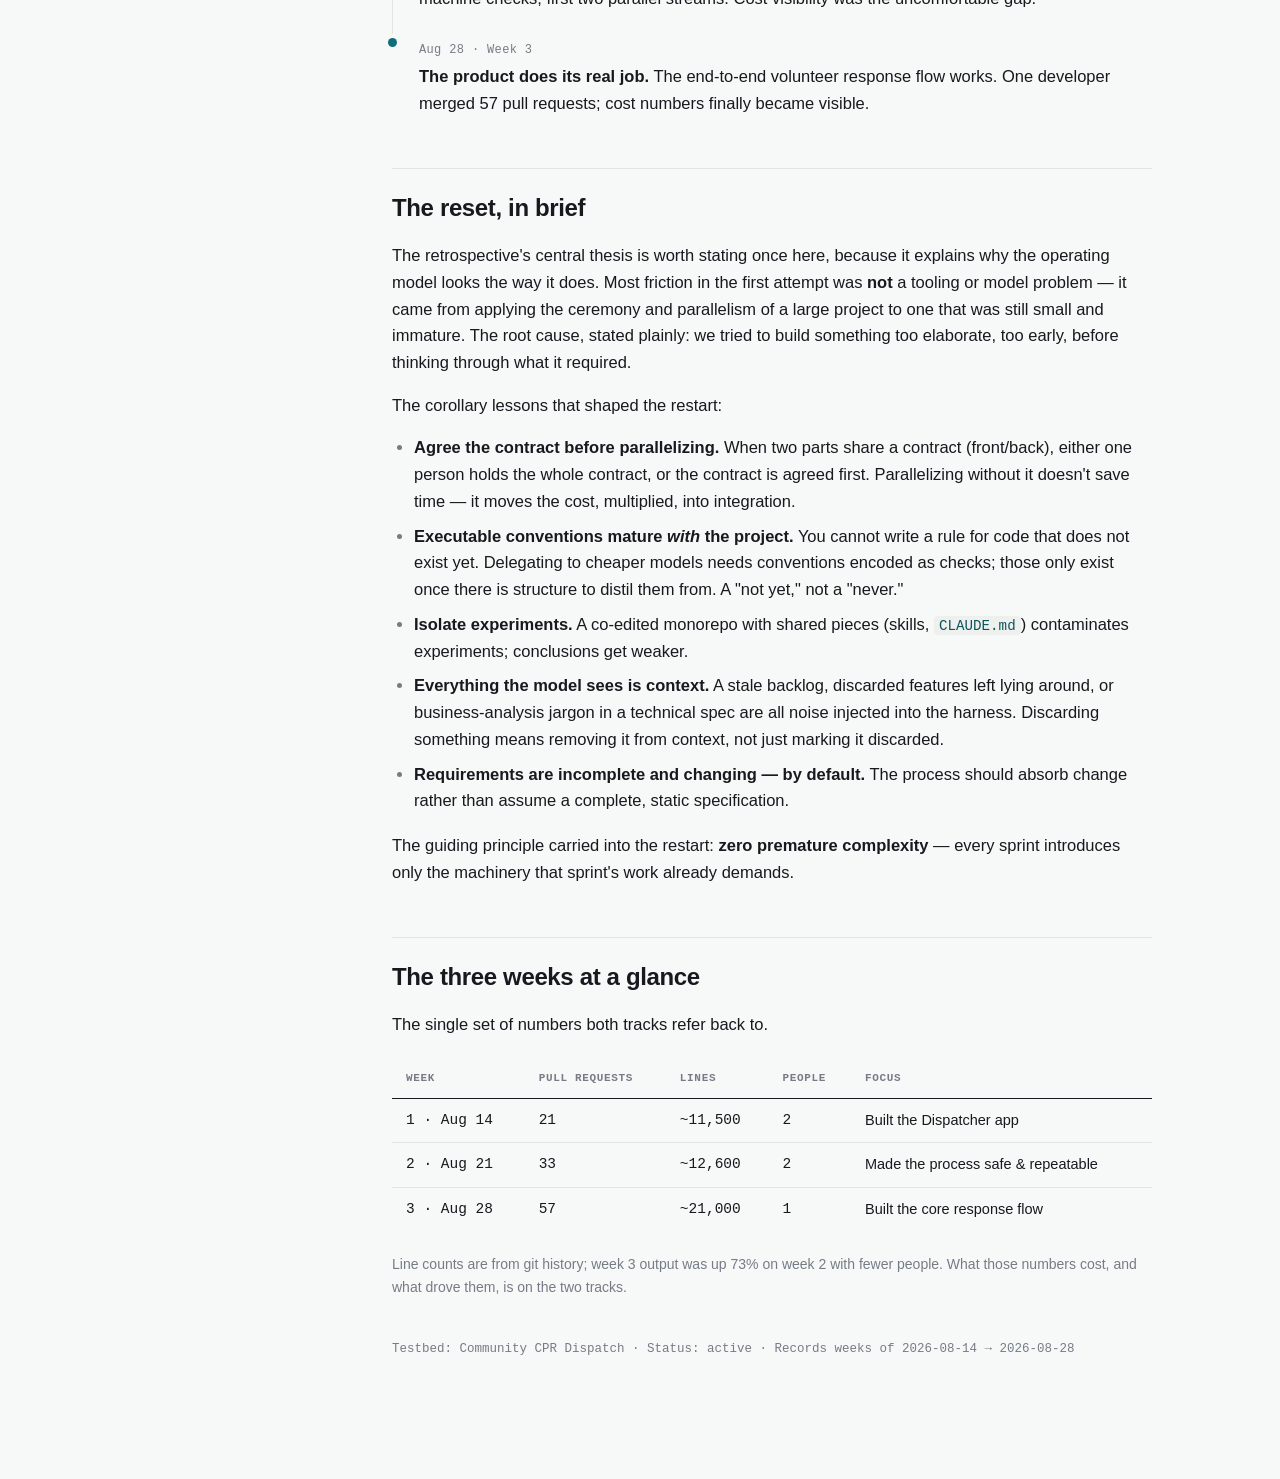
==== commit 9c0cf37b: "docs: record the four-author frontend experiment" ====
--- a/index.html
+++ b/index.html
@@ -67,9 +67,9 @@
     what it suggests about future team shapes and client work.</p>
   </a>
 </div>
-<p style="font-size:14.5px;color:var(--muted)">A separate
-<a href="experiment.html">experiment reference</a> summarizes two controlled
-comparisons of model tiers and harness configurations; both tracks link to it. A
+<p style="font-size:14.5px;color:var(--muted)">A separate <a href="experiment.html">experiment reference</a> registers the controlled
+comparisons behind several of these claims — model tiers, harness configurations, documentation
+volume, and the cost of a frontend feature across agents and developers; both tracks link to it. A
 <a href="qa.html">QA automation</a> page records the testing pipeline that runs alongside the
 delivery work — its UI and API lanes, the skill chain that authors the tests, and the
 regression gate.</p>
--- a/assets/style.css
+++ b/assets/style.css
@@ -389,7 +389,11 @@
 .menu-btn { display: none; }
 
 @media (max-width: 820px) {
-  .shell { flex-direction: column; }
+  /* The desktop rule aligns the two columns to flex-start. Once the axis flips to column,
+     that same value stops stretching the items to the container width and sizes .content to
+     its own content instead, so the whole page scrolls sideways instead of the wide tables
+     scrolling inside their .tbl-wrap. */
+  .shell { flex-direction: column; align-items: stretch; }
   .sidebar {
     position: static;
     width: 100%;
